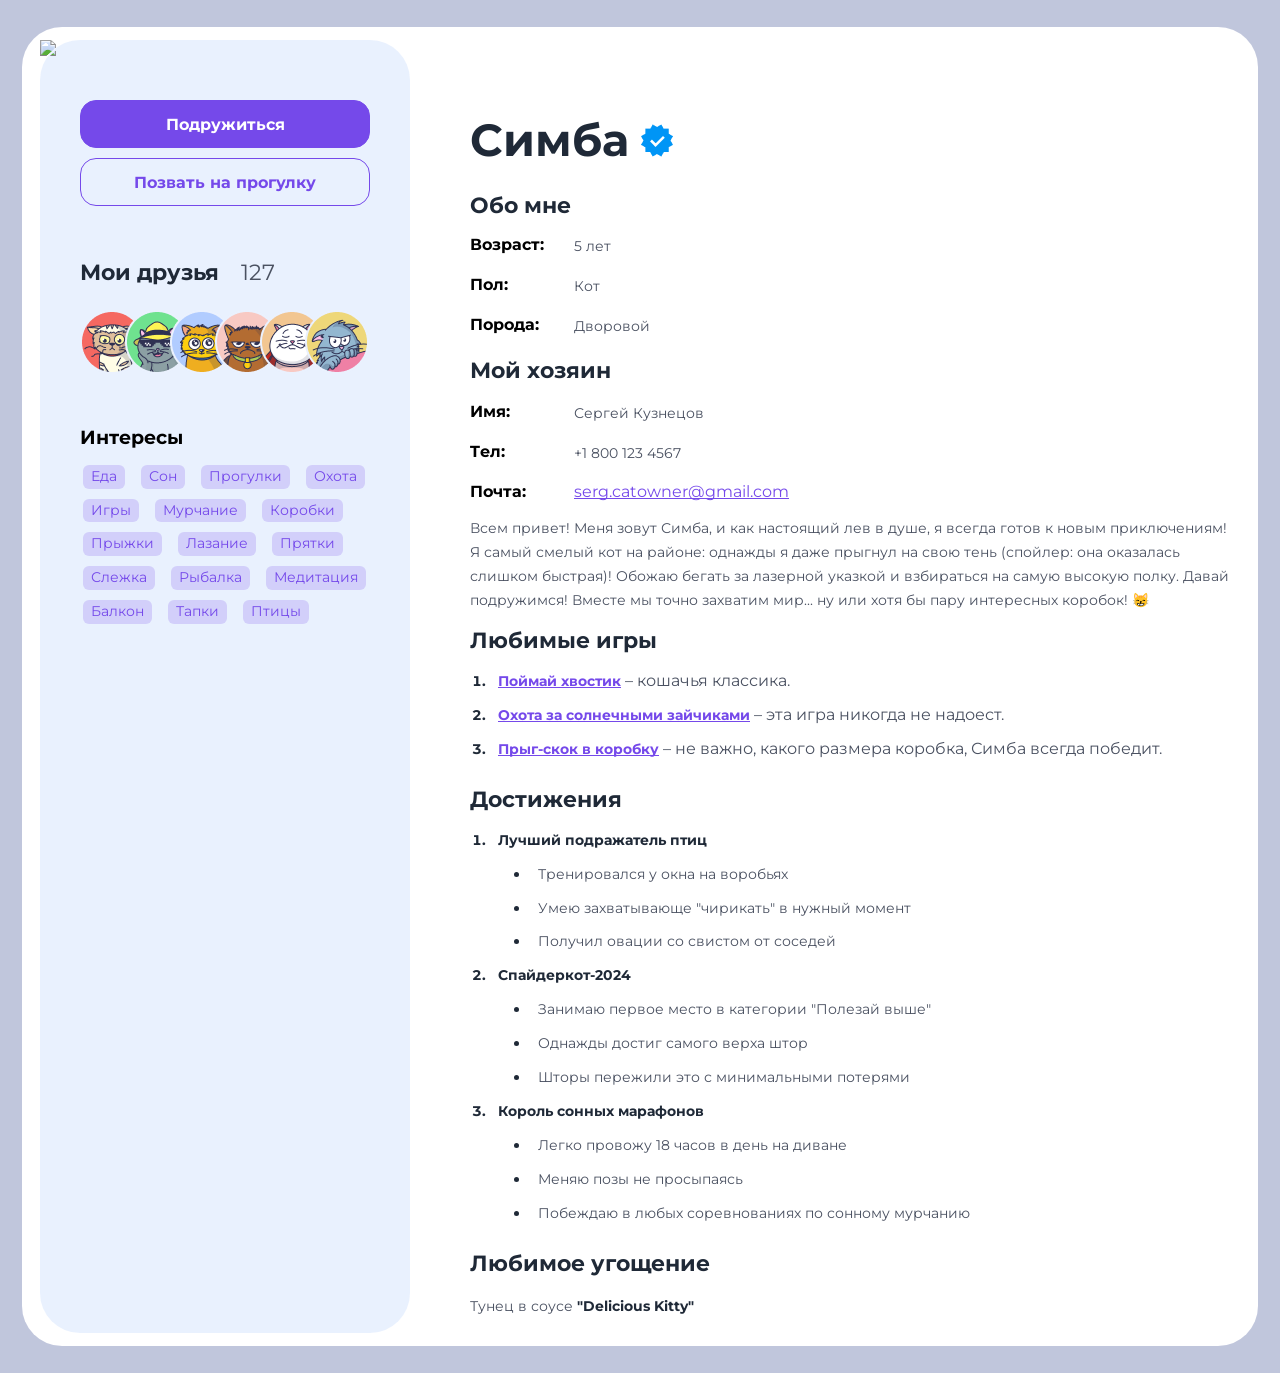
==== index.html @ 8d3ff3c3 "Add files via upload" ====
<!DOCTYPE html>
<html lang="en">
<head>
    <meta charset="UTF-8">
    <meta name="viewport" content="width=device-width, initial-scale=1.0">
    <title>Social Media</title>
    <link rel="stylesheet" href="styles.css">
    <link rel="preconnect" href="https://fonts.googleapis.com">
    <link rel="preconnect" href="https://fonts.gstatic.com" crossorigin>
    <link href="https://fonts.googleapis.com/css2?family=Montserrat:ital,wght@0,100..900;1,100..900&display=swap" rel="stylesheet">
</head>


<body>
    <div class="wrapper">
        <aside>
            <img src="C:\Users\madax\Desktop\CatProject\ProfileIMG.png">
            <div class="asidebox">
                <div class="buttonsbox">
                    <button class="button1">Подружиться</button>
                    <button class="button2">Позвать на прогулку</button>
                </div>
                <div class="friends">
                    <h2>Мои друзья <span class="numfriends">127</span></h2>
                    <img src="./My_friends.png" alt="My_friends">
                </div>
                
                <h3 class="interesttext">Интересы</h3>
                <div class="interest">
                    
                    <p class="interestlist">Еда</p>
                    <p class="interestlist">Сон</p>
                    <p class="interestlist">Прогулки</p>
                    <p class="interestlist">Охота</p>
                    <p class="interestlist">Игры</p>
                    <p class="interestlist">Мурчание</p>
                    <p class="interestlist">Коробки</p>
                    <p class="interestlist">Прыжки</p>
                    <p class="interestlist">Лазание</p>
                    <p class="interestlist">Прятки</p>
                    <p class="interestlist">Слежка</p>
                    <p class="interestlist">Рыбалка</p>
                    <p class="interestlist">Медитация</p>
                    <p class="interestlist">Балкон</p>
                    <p class="interestlist">Тапки</p>
                    <p class="interestlist">Птицы</p>
                </div>
            </div>
            
        </aside>
        <main>
            <div class="namecheck">
                <h1>Симба</h1>
                <img src="./Check.png" alt="Check">
            </div>
            
        
            
            <h2 class="aboutme">Обо мне</h2>
            
            
            <div class="infobox">
                <p><b>Возраст:</b> <span class="infovalue">5 лет</span></p>
                <p><b>Пол:</b> <span class="infovalue">Кот</span></p>
                <p><b>Порода:</b> <span class="infovalue">Дворовой</span></p>
            </div>
            
            
            <h2>Мой хозяин</h2>
            
            
            <div class="infobox">
                <p><b>Имя:</b> <span class="infovalue">Сергей Кузнецов</span></p>        
                <p><b>Tел:</b> <span class="infovalue">+1 800 123 4567</span></p>        
                <p><b>Почта:</b> <a class="maillink" href="mailto:serg.catowner@gmail.com">serg.catowner@gmail.com</a></p>        
            </div>
                
            <p class="gray">Всем привет! Меня зовут Симба, и как настоящий лев в душе, я всегда готов к новым приключениям! Я самый смелый кот на районе: однажды я даже прыгнул на свою тень
                (спойлер: она оказалась слишком быстрая)! Обожаю бегать за лазерной указкой и взбираться на самую высокую полку. Давай подружимся! Вместе мы точно захватим мир... ну или хотя бы
                пару интересных коробок! 😸
            </p>
            <h2 class="youtube">Любимые игры</h3>
                <ol class="youtubetext">
                    <li><a class="youtubelink" href="https://www.youtube.com/shorts/9sVmDE0GEaY" target="_blank"> Поймай хвостик</a> – кошачья классика. </li>
                    <li><a class="youtubelink" href="https://www.youtube.com/shorts/3pouyGXwTNI" target="_blank"> Охота за солнечными зайчиками</a> – эта игра никогда не надоест. </li>
                    <li><a class="youtubelink" href="https://www.youtube.com/shorts/snsgHqHvaZQ" target="_blank"> Прыг-скок в коробку</a> – не важно, какого размера коробка, Симба всегда победит. </li>
                </ol>
                <h2 class="achivement">Достижения</h2>
                <ol class="achiv">
                    <li class="achiv2">Лучший подражатель птиц</li>
                        <ul class="achiv1">
                            <li>Тренировался у окна на воробьях</li>
                            <li>Умею захватывающе "чирикать" в нужный момент</li>
                            <li>Получил овации со свистом от соседей</li>
                        </ul>
                    <li>Спайдеркот-2024</li>
                        <ul class="achiv1">
                            <li>Занимаю первое место в категории "Полезай выше"</li>
                            <li>Однажды достиг самого верха штор</li>
                            <li>Шторы пережили это с минимальными потерями</li>
                            </ul>
                        <li>Король сонных марафонов</li>
                        <ul class="achiv1">
                            <li>Легко провожу 18 часов в день на диване</li>
                            <li>Меняю позы не просыпаясь</li>
                            <li>Побеждаю в любых соревнованиях по сонному мурчанию</li>
                        </ul>
                </ol>
        
            
                
                
            
            
            <h2 class="food">Любимое угощение</h2>
            <p class="like">Тунец в соусе <span class="likeitem">"Delicious Kitty"</span></p>
            
            
            
        </main>
    </div>
    
    
</body>

</html>
---- styles.css ----
* {
    font-family: "Montserrat", sans-serif;
    font-optical-sizing: auto;
    font-style: normal;
  }
body {
    background: #c0c6dc;;
    margin: 0px;
}
ol {
    padding: 20px;
}
.wrapper {
    border-radius: 40px;
    width: 1200px;
    background: #fff;   
    margin: 27px auto;
    display: flex;
    padding: 13px   18px;
    gap: 60px;
}

.interest {
    padding-right: 5px 10px;
    display: flex;
    gap: 10px;
    flex-wrap: wrap;
    text-align: left;
}
aside {
    background: rgba(224, 235, 254, 0.7);
    border-radius: 40px;
    width: 370px; 
}
.button1 {
    border-radius: 16px;
    padding: 14px 16px;
    width: 290px;
    height: 48px;
    background: #7549ea;
    font-family: var(--font-family);
    font-weight: 700;
    font-size: 16px;
    color: #fff;
    border: 1px solid #7549ea;   
}
.button2 {
    background: inherit;
    border: 1px solid #7549ea;
    border-radius: 16px;
    padding: 14px 16px;
    width: 290px;
    height: 48px;
    font-family: var(--font-family);
    font-weight: 700;
    font-size: 16px;
    color: #7549ea;
}
.asidebox {
    padding: 40px;
}
.buttonsbox {
    display: flex;
    flex-direction: column;
    gap: 10px;
}
.interestlist {
    border-radius: 6px;
    padding: 0px 8px;
    background: rgba(117, 73, 234, 0.2);
    font-family: var(--font-family);
    font-weight: 400;
    font-size: 14px;
    line-height: 170%;
    color: #7549ea;
    margin: 0 3px;
}
.gray {
    font-family: var(--font-family);
    font-weight: 400;
    font-size: 14px;
    line-height: 171%;
    color: #4a5161;
}
.achivement {
    margin-bottom: 16px;
    margin-top: 24px;
}
.achiv {
    font-family: var(--font-family);
    font-weight: 700;
    font-size: 14px;
    line-height: 171%;
    color: #1f2937;
    margin: 16px 0px;
    padding-left: 20px;
    margin-bottom: 0px;
    padding-bottom: 0px;
    padding-top: 0px;
}
.achiv1 {
    font-weight: 400;
    color: #4a5161;
    list-style-type: disc;
}
.achiv2 {
    gap: 20px;
}
span {
    font-family: var(--font-family);
    font-weight: 400;
    font-size: 14px;
    line-height: 171%;
    color: #4a5161;
} 
.numfriends {
    font-family: var(--font-family);
    font-weight: 400;
    font-size: 22px;
    padding-left: 16px;
}
h2 {
    font-family: var(--font-family);
    font-weight: 700;
    font-size: 22px;
    color: #1f2937;
}
h1 {
    font-family: var(--font-family);
    font-weight: 700;
    font-size: 45px;
    line-height: 122%;
    color: #1f2937;
    margin: 0;
}
.namecheck {
    display: flex;
    align-items: center;
    gap: 12px;
    margin-top: 73px;
}
.friends {
    margin: 48px 0;
}
.interesttext {
    margin-bottom: 16px;
}
.infobox > p {
    display: flex;
    gap: 24px;
}
.infobox > p > b {
    width: 80px;
}
.likeitem {
    font-weight: 700;
    color: #1f2937;
}
.like {
    font-family: var(--font-family);
    font-weight: 400;
    font-size: 14px;
    line-height: 171%;
    color: #4a5161;
    margin-top: 16px;
}
.youtubelink {
    font-weight: 700;
    font-size: 14px;
    line-height: 171%;
    text-decoration: underline;
    text-decoration-skip-ink: none;
    color: #7549ea;
}
.maillink {
    text-decoration: underline;
    text-decoration-skip-ink: none;
    color: #7549ea;
}
.aboutme {
    margin-top: 24px;
    margin-bottom: 8px;
}
li {
    padding-left: 8px;
    margin-bottom: 10px;
}
li::marker {
    font-weight: bold;
    font-family: var(--font-family);
    font-weight: 700;
    font-size: 14px;
    line-height: 171%;
    color: #1f2937;
}
.youtubetext {
    font-weight: 400;
    color: #4a5161;
    margin: 0;
    padding-left: 20px;
    padding-top: 16px;
    padding-bottom: 0;
}
.youtube {
    margin: 0;
}
.food {
    margin-top: 24px;
}
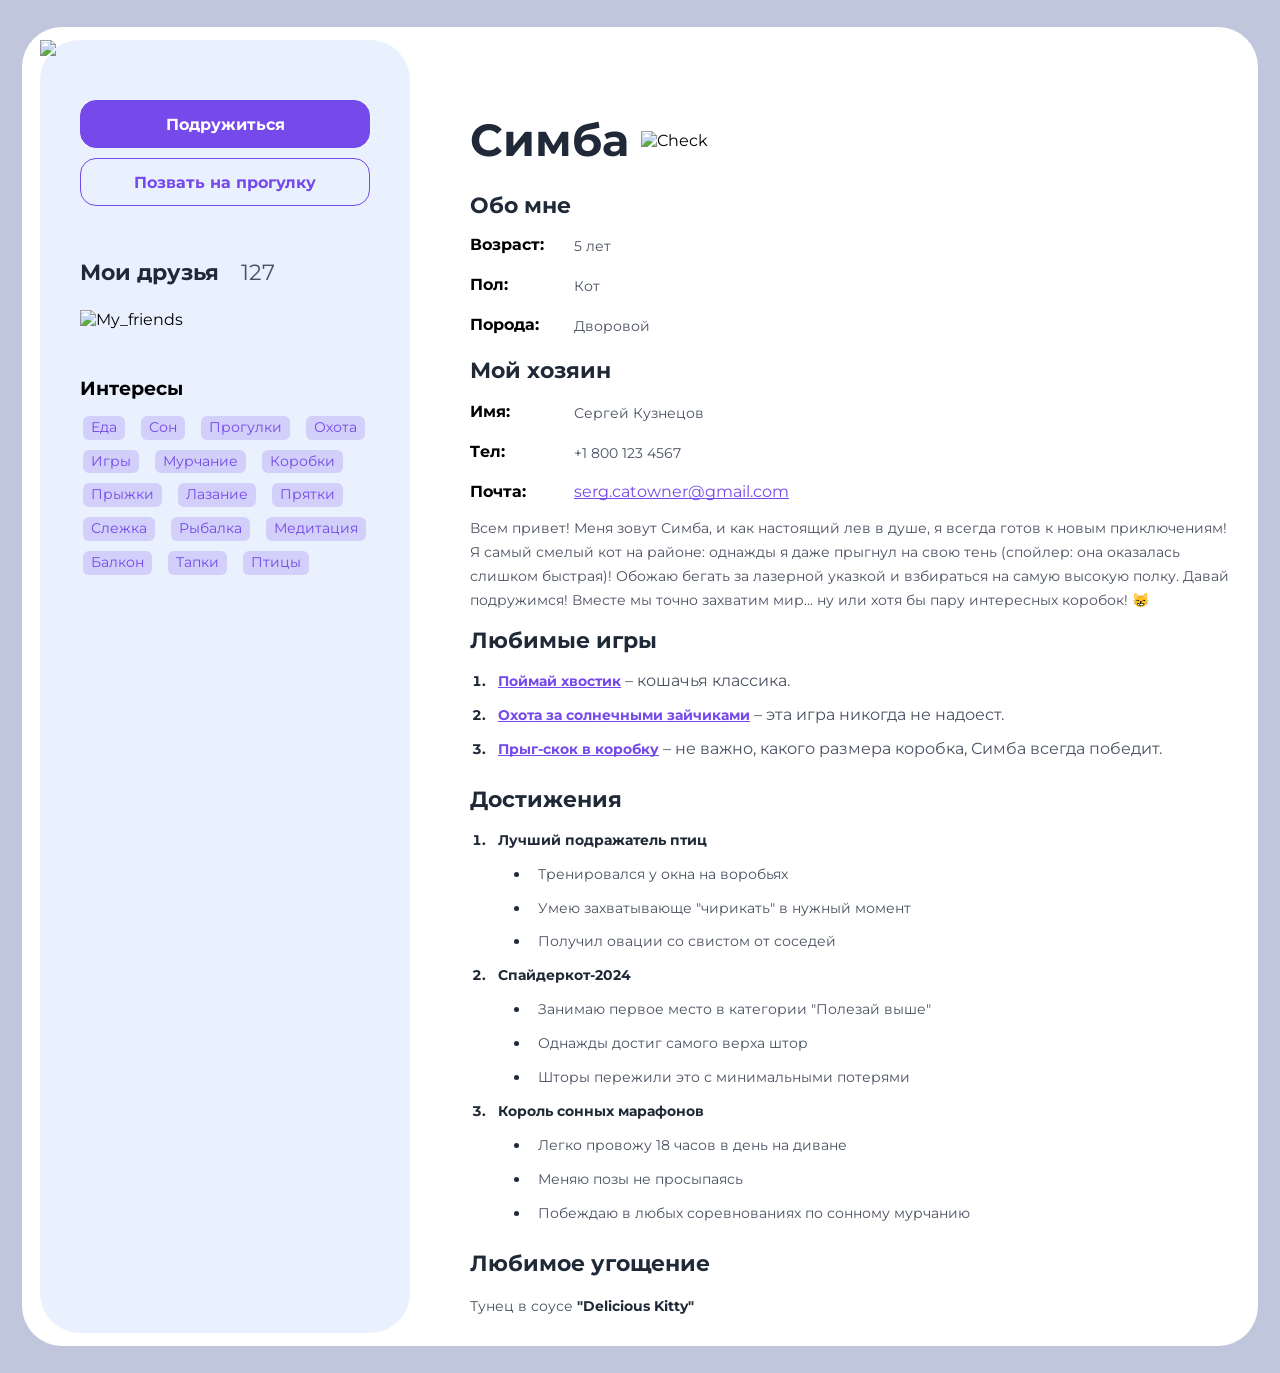
==== commit 2b603836: "Update index.html" ====
--- a/index.html
+++ b/index.html
@@ -14,7 +14,7 @@
 <body>
     <div class="wrapper">
         <aside>
-            <img src="C:\Users\madax\Desktop\CatProject\ProfileIMG.png">
+            <img src="img/ProfileIMG.png">
             <div class="asidebox">
                 <div class="buttonsbox">
                     <button class="button1">Подружиться</button>
@@ -22,7 +22,7 @@
                 </div>
                 <div class="friends">
                     <h2>Мои друзья <span class="numfriends">127</span></h2>
-                    <img src="./My_friends.png" alt="My_friends">
+                    <img src="img/My_friends.png" alt="My_friends">
                 </div>
                 
                 <h3 class="interesttext">Интересы</h3>
@@ -51,7 +51,7 @@
         <main>
             <div class="namecheck">
                 <h1>Симба</h1>
-                <img src="./Check.png" alt="Check">
+                <img src="img/Check.png" alt="Check">
             </div>
             
         
@@ -123,4 +123,4 @@
     
 </body>
 
-</html>+</html>
